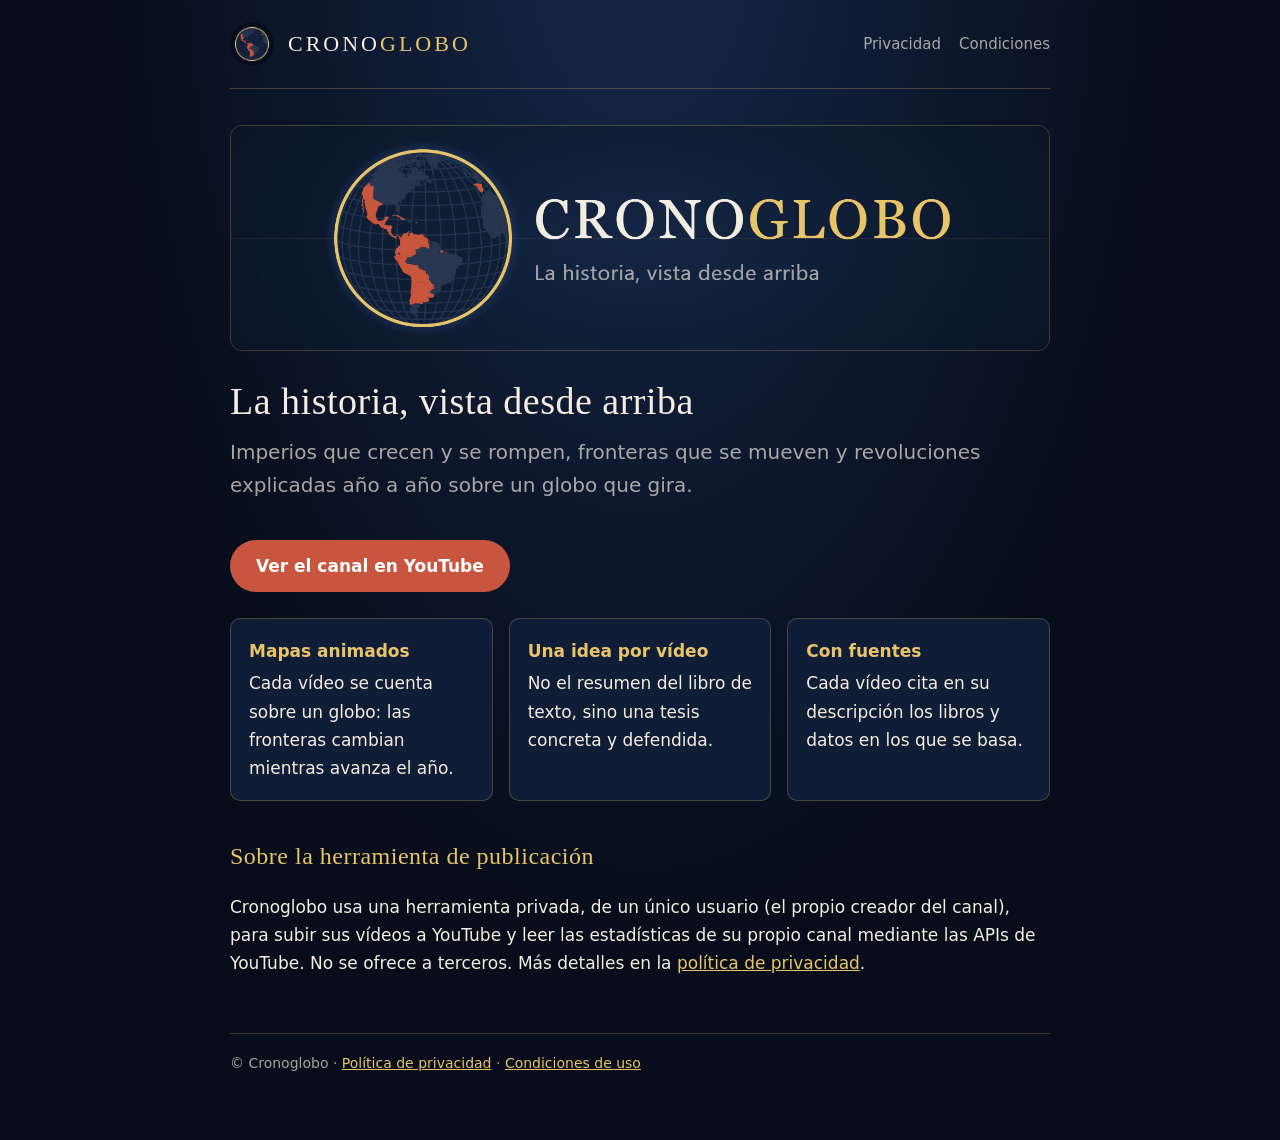
==== cronoglobo/index.html @ e796deae "Añadir web de Cronoglobo (inicio, privacidad y condiciones) Co-Authored-By: Claude Opus 5.5 <noreply" ====
<!doctype html>
<html lang="es">
<head>
  <meta charset="utf-8">
  <meta name="viewport" content="width=device-width, initial-scale=1">
  <title>Cronoglobo · La historia, vista desde arriba</title>
  <meta name="description" content="Cronoglobo es un canal de YouTube de historia contada con mapas animados.">
  <link rel="icon" href="logo-120.png">
  <link rel="stylesheet" href="estilo.css">
</head>
<body>
  <div class="envoltura">
    <header class="cabecera">
      <img src="logo.png" alt="">
      <a class="marca" href="./">CRONO<b>GLOBO</b></a>
      <nav>
        <a href="privacidad.html">Privacidad</a>
        <a href="condiciones.html">Condiciones</a>
      </nav>
    </header>

    <div class="portada"><img src="cabecera.jpg" alt="Cronoglobo: un globo con América en rojo y el lema La historia, vista desde arriba"></div>

    <h1>La historia, vista desde arriba</h1>
    <p class="lema">Imperios que crecen y se rompen, fronteras que se mueven y revoluciones explicadas año a año sobre un globo que gira.</p>
    <a class="boton" href="https://www.youtube.com/@cronoglobo">Ver el canal en YouTube</a>

    <div class="tarjetas">
      <div class="tarjeta"><strong>Mapas animados</strong>Cada vídeo se cuenta sobre un globo: las fronteras cambian mientras avanza el año.</div>
      <div class="tarjeta"><strong>Una idea por vídeo</strong>No el resumen del libro de texto, sino una tesis concreta y defendida.</div>
      <div class="tarjeta"><strong>Con fuentes</strong>Cada vídeo cita en su descripción los libros y datos en los que se basa.</div>
    </div>

    <h2>Sobre la herramienta de publicación</h2>
    <p>Cronoglobo usa una herramienta privada, de un único usuario (el propio creador del canal), para subir sus vídeos a YouTube y leer las estadísticas de su propio canal mediante las APIs de YouTube. No se ofrece a terceros. Más detalles en la <a href="privacidad.html">política de privacidad</a>.</p>

    <footer>
      © Cronoglobo · <a href="privacidad.html">Política de privacidad</a> · <a href="condiciones.html">Condiciones de uso</a>
    </footer>
  </div>
</body>
</html>
---- cronoglobo/estilo.css ----
:root {
  --fondo: #070d1a;
  --panel: #0f1d36;
  --texto: #f3ede2;
  --suave: rgba(243, 237, 226, 0.68);
  --oro: #e9c46a;
  --rojo: #c8553d;
  --linea: rgba(233, 196, 106, 0.25);
}
* { box-sizing: border-box; }
html { background: var(--fondo); }
body {
  margin: 0;
  color: var(--texto);
  font: 17px/1.65 "Segoe UI", Roboto, system-ui, sans-serif;
  background: radial-gradient(ellipse at 50% -10%, #16284a 0%, var(--fondo) 60%) no-repeat;
  min-height: 100vh;
}
a { color: var(--oro); }
.envoltura { max-width: 860px; margin: 0 auto; padding: 0 20px 64px; }
header.cabecera { display: flex; align-items: center; gap: 14px; padding: 22px 0; border-bottom: 1px solid var(--linea); }
header.cabecera img { width: 44px; height: 44px; border-radius: 50%; }
header.cabecera .marca { font-family: Georgia, "Times New Roman", serif; font-size: 22px; letter-spacing: 3px; text-decoration: none; color: var(--texto); }
header.cabecera .marca b { color: var(--oro); font-weight: normal; }
header.cabecera nav { margin-left: auto; display: flex; gap: 18px; font-size: 15px; }
header.cabecera nav a { color: var(--suave); text-decoration: none; }
header.cabecera nav a:hover { color: var(--oro); }
.portada { margin: 36px 0 28px; border-radius: 12px; overflow: hidden; border: 1px solid var(--linea); }
.portada img { width: 100%; display: block; }
h1, h2 { font-family: Georgia, "Times New Roman", serif; font-weight: normal; letter-spacing: 0.5px; }
h1 { font-size: 38px; line-height: 1.2; margin: 28px 0 12px; }
h2 { font-size: 24px; margin: 36px 0 8px; color: var(--oro); }
.lema { font-size: 20px; color: var(--suave); margin-top: 0; }
.boton {
  display: inline-block; margin: 18px 0 8px; padding: 12px 26px; border-radius: 999px;
  background: var(--rojo); color: #fff; text-decoration: none; font-weight: 600;
}
.boton:hover { filter: brightness(1.1); }
.tarjetas { display: grid; grid-template-columns: repeat(auto-fit, minmax(220px, 1fr)); gap: 16px; margin-top: 18px; }
.tarjeta { background: var(--panel); border: 1px solid var(--linea); border-radius: 10px; padding: 18px; }
.tarjeta strong { display: block; color: var(--oro); margin-bottom: 4px; }
footer { margin-top: 56px; padding-top: 18px; border-top: 1px solid var(--linea); font-size: 14px; color: var(--suave); }
.nota { font-size: 14px; color: var(--suave); }
@media (max-width: 560px) {
  h1 { font-size: 30px; }
  header.cabecera nav { gap: 12px; font-size: 14px; }
}
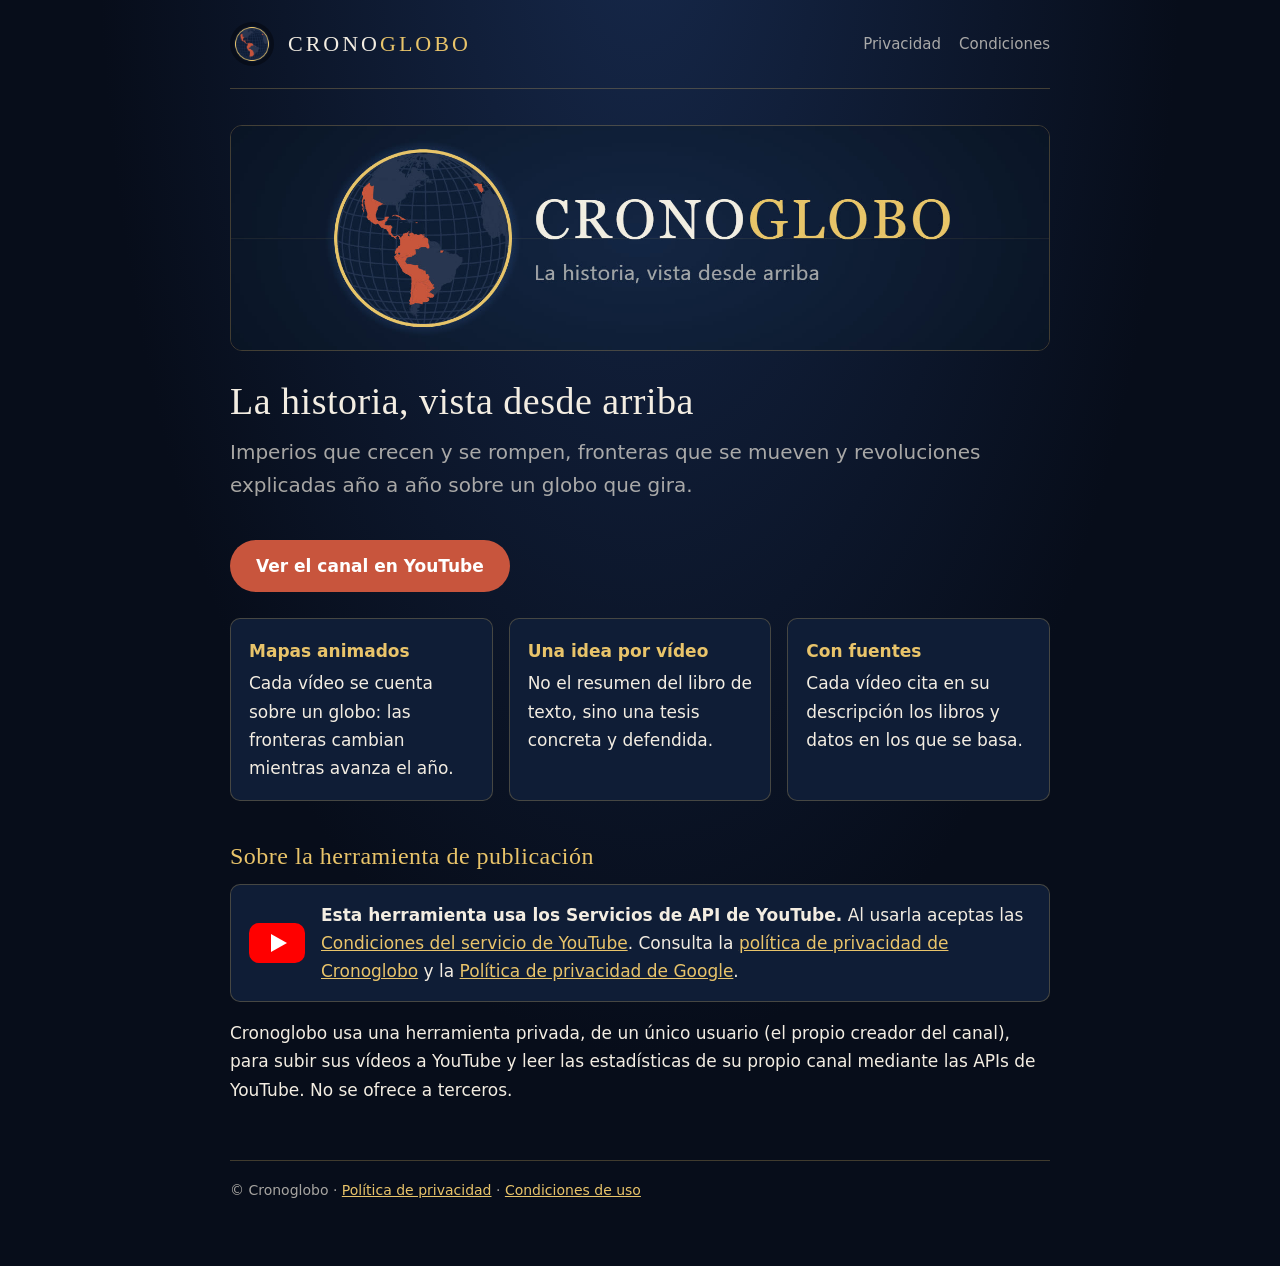
==== commit c7f2f573: "Cronoglobo: cláusulas de los Servicios de API de YouTube y política de borrado Co-Authored-By: Claud" ====
--- a/cronoglobo/index.html
+++ b/cronoglobo/index.html
@@ -32,7 +32,13 @@
     </div>
 
     <h2>Sobre la herramienta de publicación</h2>
-    <p>Cronoglobo usa una herramienta privada, de un único usuario (el propio creador del canal), para subir sus vídeos a YouTube y leer las estadísticas de su propio canal mediante las APIs de YouTube. No se ofrece a terceros. Más detalles en la <a href="privacidad.html">política de privacidad</a>.</p>
+    <div class="api-youtube">
+      <a href="https://www.youtube.com" aria-label="YouTube">
+        <svg viewBox="0 0 28 20" width="56" height="40" aria-hidden="true"><rect width="28" height="20" rx="5" fill="#FF0000"/><path d="M11 5.5v9l8-4.5z" fill="#fff"/></svg>
+      </a>
+      <p><strong>Esta herramienta usa los Servicios de API de YouTube.</strong> Al usarla aceptas las <a href="https://www.youtube.com/t/terms">Condiciones del servicio de YouTube</a>. Consulta la <a href="privacidad.html">política de privacidad de Cronoglobo</a> y la <a href="http://www.google.com/policies/privacy">Política de privacidad de Google</a>.</p>
+    </div>
+    <p>Cronoglobo usa una herramienta privada, de un único usuario (el propio creador del canal), para subir sus vídeos a YouTube y leer las estadísticas de su propio canal mediante las APIs de YouTube. No se ofrece a terceros.</p>
 
     <footer>
       © Cronoglobo · <a href="privacidad.html">Política de privacidad</a> · <a href="condiciones.html">Condiciones de uso</a>
--- a/cronoglobo/estilo.css
+++ b/cronoglobo/estilo.css
@@ -18,7 +18,7 @@
 }
 a { color: var(--oro); }
 .envoltura { max-width: 860px; margin: 0 auto; padding: 0 20px 64px; }
-header.cabecera { display: flex; align-items: center; gap: 14px; padding: 22px 0; border-bottom: 1px solid var(--linea); }
+header.cabecera { display: flex; flex-wrap: wrap; align-items: center; gap: 14px; padding: 22px 0; border-bottom: 1px solid var(--linea); }
 header.cabecera img { width: 44px; height: 44px; border-radius: 50%; }
 header.cabecera .marca { font-family: Georgia, "Times New Roman", serif; font-size: 22px; letter-spacing: 3px; text-decoration: none; color: var(--texto); }
 header.cabecera .marca b { color: var(--oro); font-weight: normal; }
@@ -39,9 +39,13 @@
 .tarjetas { display: grid; grid-template-columns: repeat(auto-fit, minmax(220px, 1fr)); gap: 16px; margin-top: 18px; }
 .tarjeta { background: var(--panel); border: 1px solid var(--linea); border-radius: 10px; padding: 18px; }
 .tarjeta strong { display: block; color: var(--oro); margin-bottom: 4px; }
+.api-youtube { display: flex; gap: 16px; align-items: center; background: var(--panel); border: 1px solid var(--linea); border-radius: 10px; padding: 16px 18px; }
+.api-youtube p { margin: 0; }
+.api-youtube svg { display: block; flex-shrink: 0; }
 footer { margin-top: 56px; padding-top: 18px; border-top: 1px solid var(--linea); font-size: 14px; color: var(--suave); }
 .nota { font-size: 14px; color: var(--suave); }
 @media (max-width: 560px) {
   h1 { font-size: 30px; }
-  header.cabecera nav { gap: 12px; font-size: 14px; }
+  header.cabecera nav { gap: 12px; font-size: 14px; margin-left: 0; width: 100%; }
+  header.cabecera .marca { font-size: 19px; letter-spacing: 2px; }
 }
